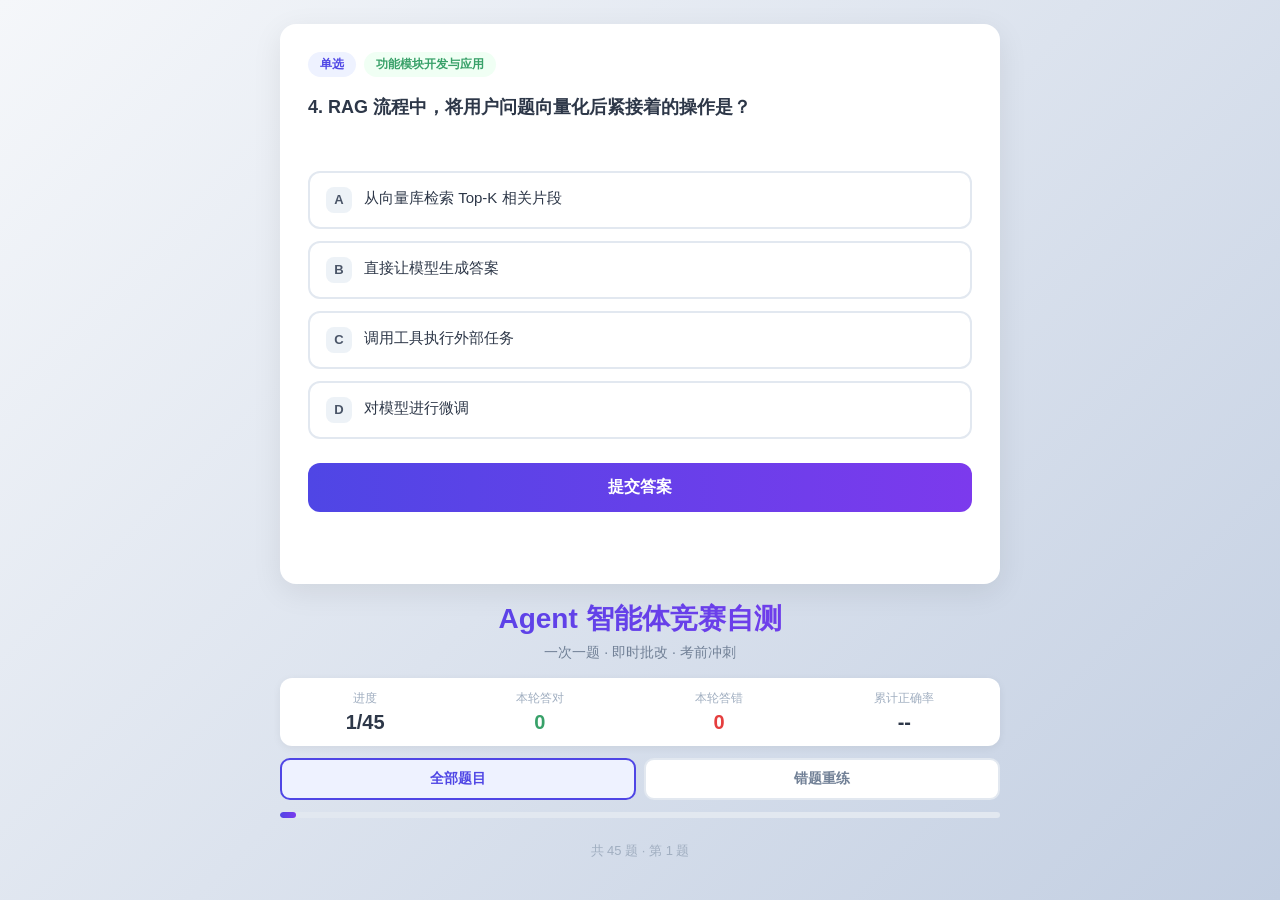
==== index.html @ 9aa693ae "feat: add quiz web app with persisted stats and update readme Co-authored-by: monkeycode-ai <monkeyc" ====
<!DOCTYPE html>
<html lang="zh-CN">
<head>
  <meta charset="UTF-8">
  <meta name="viewport" content="width=device-width, initial-scale=1.0">
  <title>Agent 智能体竞赛自测</title>
  <link rel="stylesheet" href="style.css">
</head>
<body>
  <div class="container">
    <main class="card" id="questionCard">
      <div class="question-meta">
        <span class="badge" id="typeBadge">单选</span>
        <span class="badge category" id="categoryBadge">系统设计</span>
        <span class="badge" id="answerStatus" style="display:none"></span>
      </div>
      <h2 class="question-text" id="questionText"></h2>
      <div class="options" id="optionsList"></div>

      <div class="feedback" id="feedback" style="display:none"></div>

      <div class="actions">
        <button class="btn btn-primary" id="submitBtn">提交答案</button>
        <button class="btn btn-next" id="nextBtn" style="display:none">下一题</button>
      </div>
    </main>

    <header class="header">
      <h1>Agent 智能体竞赛自测</h1>
      <p class="subtitle">一次一题 · 即时批改 · 考前冲刺</p>
    </header>

    <div class="stats-bar">
      <div class="stat">
        <span class="stat-label">进度</span>
        <span class="stat-value" id="progressText">0/0</span>
      </div>
      <div class="stat">
        <span class="stat-label">本轮答对</span>
        <span class="stat-value correct" id="correctCount">0</span>
      </div>
      <div class="stat">
        <span class="stat-label">本轮答错</span>
        <span class="stat-value wrong" id="wrongCount">0</span>
      </div>
      <div class="stat">
        <span class="stat-label">累计正确率</span>
        <span class="stat-value" id="cumRate">--</span>
      </div>
    </div>

    <div class="mode-bar">
      <button class="mode-btn active" id="modeAll">全部题目</button>
      <button class="mode-btn" id="modeWrong">错题重练<span class="wrong-badge" id="wrongBadge" style="display:none"></span></button>
    </div>

    <div class="progress-track">
      <div class="progress-fill" id="progressFill"></div>
    </div>

    <footer class="footer">
      <p id="footerText"></p>
    </footer>
  </div>

  <script src="questions.js"></script>
  <script src="app.js"></script>
</body>
</html>
---- style.css ----
* {
  margin: 0;
  padding: 0;
  box-sizing: border-box;
}

body {
  font-family: -apple-system, BlinkMacSystemFont, "Segoe UI", "PingFang SC", "Microsoft YaHei", sans-serif;
  background: linear-gradient(135deg, #f5f7fa 0%, #c3cfe2 100%);
  min-height: 100vh;
  display: flex;
  justify-content: center;
  padding: 24px 16px;
  color: #2d3748;
}

.container {
  width: 100%;
  max-width: 720px;
}

.header {
  text-align: center;
  margin-top: 16px;
  margin-bottom: 16px;
}

.header h1 {
  font-size: 28px;
  background: linear-gradient(90deg, #4f46e5, #7c3aed);
  -webkit-background-clip: text;
  background-clip: text;
  -webkit-text-fill-color: transparent;
}

.subtitle {
  color: #718096;
  margin-top: 6px;
  font-size: 14px;
}

.stats-bar {
  display: flex;
  justify-content: space-around;
  background: #fff;
  border-radius: 12px;
  padding: 12px 0;
  margin-bottom: 12px;
  box-shadow: 0 2px 8px rgba(0, 0, 0, 0.06);
}

.stat {
  display: flex;
  flex-direction: column;
  align-items: center;
  gap: 4px;
}

.stat-label {
  font-size: 12px;
  color: #a0aec0;
}

.stat-value {
  font-size: 20px;
  font-weight: 700;
}

.stat-value.correct {
  color: #38a169;
}

.stat-value.wrong {
  color: #e53e3e;
}

.mode-bar {
  display: flex;
  gap: 8px;
  margin-bottom: 12px;
}

.mode-btn {
  flex: 1;
  padding: 10px;
  border: 2px solid #e2e8f0;
  border-radius: 10px;
  background: #fff;
  font-size: 14px;
  font-weight: 600;
  color: #718096;
  cursor: pointer;
  transition: all 0.2s ease;
}

.mode-btn:hover {
  border-color: #a5b4fc;
  color: #4f46e5;
}

.mode-btn.active {
  border-color: #4f46e5;
  background: #eef2ff;
  color: #4f46e5;
}

.wrong-badge {
  display: inline-block;
  margin-left: 6px;
  background: #e53e3e;
  color: #fff;
  font-size: 12px;
  padding: 1px 8px;
  border-radius: 999px;
}

.progress-track {
  height: 6px;
  background: #e2e8f0;
  border-radius: 3px;
  margin-bottom: 24px;
  overflow: hidden;
}

.progress-fill {
  height: 100%;
  width: 0;
  background: linear-gradient(90deg, #4f46e5, #7c3aed);
  border-radius: 3px;
  transition: width 0.4s ease;
}

.card {
  background: #fff;
  border-radius: 16px;
  padding: 28px;
  box-shadow: 0 8px 30px rgba(0, 0, 0, 0.08);
  min-height: 560px;
  display: flex;
  flex-direction: column;
}

.question-meta {
  display: flex;
  gap: 8px;
  margin-bottom: 16px;
  flex-wrap: wrap;
}

.badge {
  display: inline-block;
  padding: 4px 12px;
  border-radius: 999px;
  font-size: 12px;
  font-weight: 600;
  background: #eef2ff;
  color: #4f46e5;
}

.badge.category {
  background: #f0fff4;
  color: #38a169;
}

.badge.ok {
  background: #f0fff4;
  color: #38a169;
}

.badge.no {
  background: #fff5f5;
  color: #e53e3e;
}

.question-text {
  font-size: 18px;
  line-height: 1.6;
  margin-bottom: 20px;
  min-height: 58px;
}

.options {
  display: flex;
  flex-direction: column;
  gap: 12px;
  flex: 1 1 auto;
  justify-content: flex-start;
}

.option {
  display: flex;
  align-items: flex-start;
  gap: 12px;
  padding: 14px 16px;
  border: 2px solid #e2e8f0;
  border-radius: 12px;
  cursor: pointer;
  transition: all 0.2s ease;
  font-size: 15px;
  line-height: 1.5;
}

.option:hover {
  border-color: #a5b4fc;
  background: #f5f6ff;
}

.option.selected {
  border-color: #4f46e5;
  background: #eef2ff;
}

.option.correct-opt {
  border-color: #38a169;
  background: #f0fff4;
}

.option.wrong-opt {
  border-color: #e53e3e;
  background: #fff5f5;
}

.option.disabled {
  cursor: default;
  opacity: 0.75;
}

.option-key {
  flex-shrink: 0;
  width: 26px;
  height: 26px;
  border-radius: 8px;
  background: #edf2f7;
  display: flex;
  align-items: center;
  justify-content: center;
  font-size: 13px;
  font-weight: 700;
  color: #4a5568;
}

.option.selected .option-key {
  background: #4f46e5;
  color: #fff;
}

.option.correct-opt .option-key {
  background: #38a169;
  color: #fff;
}

.option.wrong-opt .option-key {
  background: #e53e3e;
  color: #fff;
}

.answer-panel {
  display: flex;
  flex-direction: column;
  gap: 14px;
}

.answer-verdict {
  font-size: 16px;
  font-weight: 700;
  text-align: center;
  padding: 10px;
  border-radius: 10px;
}

.answer-verdict.ok {
  background: #f0fff4;
  color: #276749;
  border: 1px solid #c6f6d5;
}

.answer-verdict.no {
  background: #fff5f5;
  color: #742a2a;
  border: 1px solid #fed7d7;
}

.answer-block {
  display: flex;
  flex-direction: column;
  gap: 6px;
}

.answer-label {
  align-self: flex-start;
  font-size: 12px;
  font-weight: 700;
  padding: 2px 10px;
  border-radius: 999px;
}

.answer-label.ok-label {
  background: #f0fff4;
  color: #276749;
}

.answer-label.no-label {
  background: #fff5f5;
  color: #742a2a;
}

.answer-label.info-label {
  background: #eef2ff;
  color: #3730a3;
}

.answer-content {
  font-size: 15px;
  line-height: 1.7;
  background: #fafafa;
  border: 1px solid #e2e8f0;
  border-radius: 10px;
  padding: 12px 14px;
  color: #2d3748;
}

.feedback {
  margin-top: 20px;
  padding: 16px;
  border-radius: 12px;
  font-size: 14px;
  line-height: 1.7;
}

.feedback.ok {
  background: #f0fff4;
  border: 1px solid #c6f6d5;
  color: #22543d;
}

.feedback.no {
  background: #fff5f5;
  border: 1px solid #fed7d7;
  color: #742a2a;
}
.feedback strong {
  font-size: 15px;
}

.actions {
  margin-top: 24px;
  display: flex;
  gap: 12px;
}

.btn {
  flex: 1;
  padding: 14px;
  border: none;
  border-radius: 12px;
  font-size: 16px;
  font-weight: 600;
  cursor: pointer;
  transition: all 0.2s ease;
}

.btn:disabled {
  opacity: 0.5;
  cursor: not-allowed;
}

.btn-primary {
  background: linear-gradient(90deg, #4f46e5, #7c3aed);
  color: #fff;
}

.btn-primary:hover:not(:disabled) {
  transform: translateY(-1px);
  box-shadow: 0 4px 14px rgba(79, 70, 229, 0.4);
}

.btn-next {
  background: #eef2ff;
  color: #4f46e5;
}

.btn-next:hover {
  background: #e0e7ff;
}

.footer {
  text-align: center;
  margin-top: 20px;
  color: #a0aec0;
  font-size: 13px;
}

@media (max-width: 480px) {
  .header h1 {
    font-size: 22px;
  }

  .card {
    padding: 20px;
  }

  .question-text {
    font-size: 16px;
  }
}
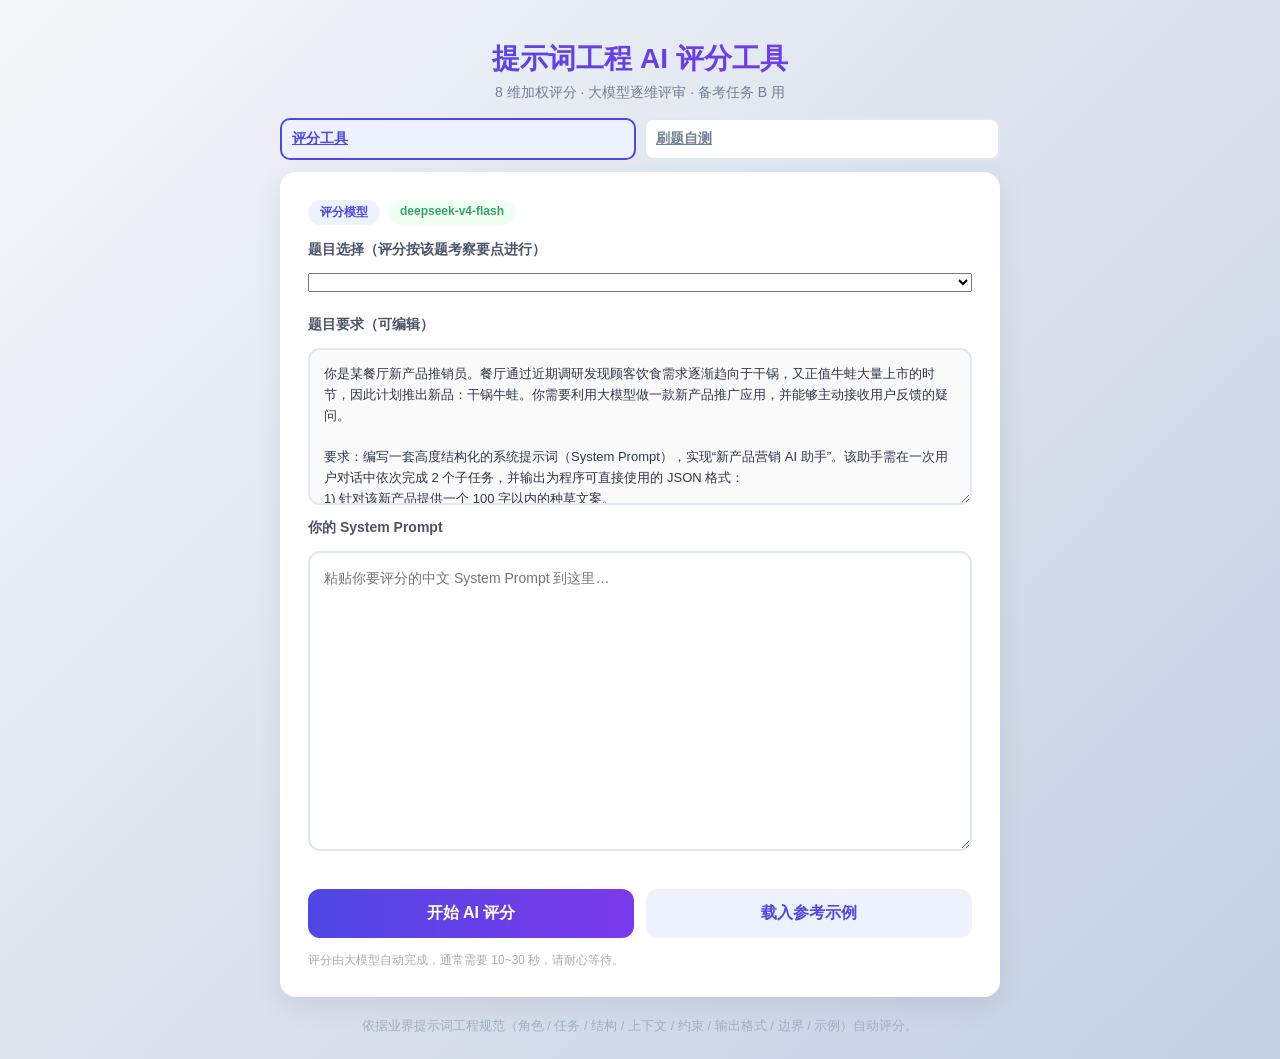
==== commit cbaa5995: "feat(taskB): 提示词工程AI评分工具新增深度题库与按题评分 - 新增 prompt_questions.py：9 道深度提示词工程题（电商退货/RAG防幻觉/回答一致性/情绪分类/工单路由" ====
--- a/index.html
+++ b/index.html
@@ -3,67 +3,105 @@
 <head>
   <meta charset="UTF-8">
   <meta name="viewport" content="width=device-width, initial-scale=1.0">
-  <title>Agent 智能体竞赛自测</title>
+  <title>提示词工程 AI 评分工具</title>
   <link rel="stylesheet" href="style.css">
 </head>
 <body>
   <div class="container">
-    <main class="card" id="questionCard">
+
+    <header class="header">
+      <h1>提示词工程 AI 评分工具</h1>
+      <p class="subtitle">8 维加权评分 · 大模型逐维评审 · 备考任务 B 用</p>
+    </header>
+
+    <div class="mode-bar">
+      <a class="mode-btn active" href="/">评分工具</a>
+      <a class="mode-btn" href="/quiz.html">刷题自测</a>
+    </div>
+
+    <main class="card score-card">
       <div class="question-meta">
-        <span class="badge" id="typeBadge">单选</span>
-        <span class="badge category" id="categoryBadge">系统设计</span>
-        <span class="badge" id="answerStatus" style="display:none"></span>
+        <span class="badge">评分模型</span>
+        <span class="badge category">deepseek-v4-flash</span>
       </div>
-      <h2 class="question-text" id="questionText"></h2>
-      <div class="options" id="optionsList"></div>
 
-      <div class="feedback" id="feedback" style="display:none"></div>
+      <div class="score-form">
+        <label class="field-label" for="questionSelect">题目选择（评分按该题考察要点进行）</label>
+        <select id="questionSelect" class="question-select"></select>
 
-      <div class="actions">
-        <button class="btn btn-primary" id="submitBtn">提交答案</button>
-        <button class="btn btn-next" id="nextBtn" style="display:none">下一题</button>
+        <div class="question-info" id="questionInfo" style="display:none">
+          <div class="question-info-head">
+            <span class="badge" id="qDifficulty"></span>
+            <span class="badge category" id="qTags"></span>
+          </div>
+          <div class="sub-label">本题考察要点（评分核查标准）</div>
+          <ul class="focus-points" id="qFocusList"></ul>
+        </div>
+
+        <label class="field-label" for="taskInput">题目要求（可编辑）</label>
+        <textarea id="taskInput" class="prompt-input task-input" rows="6"
+          placeholder="在这里填写题目要求"></textarea>
+
+        <label class="field-label" for="promptInput">你的 System Prompt</label>
+        <textarea id="promptInput" class="prompt-input" rows="12"
+          placeholder="粘贴你要评分的中文 System Prompt 到这里…"></textarea>
+
+        <div class="actions">
+          <button class="btn btn-primary" id="scoreBtn">开始 AI 评分</button>
+          <button class="btn btn-next" id="loadSampleBtn">载入参考示例</button>
+        </div>
+        <p class="hint" id="hint">评分由大模型自动完成，通常需要 10~30 秒，请耐心等待。</p>
       </div>
     </main>
 
-    <header class="header">
-      <h1>Agent 智能体竞赛自测</h1>
-      <p class="subtitle">一次一题 · 即时批改 · 考前冲刺</p>
-    </header>
-
-    <div class="stats-bar">
+    <div class="stats-bar score-stats" id="scoreStats" style="display:none">
       <div class="stat">
-        <span class="stat-label">进度</span>
-        <span class="stat-value" id="progressText">0/0</span>
+        <span class="stat-label">总分</span>
+        <span class="stat-value" id="totalScore">--</span>
       </div>
       <div class="stat">
-        <span class="stat-label">本轮答对</span>
-        <span class="stat-value correct" id="correctCount">0</span>
+        <span class="stat-label">等级</span>
+        <span class="stat-value" id="levelValue">--</span>
       </div>
       <div class="stat">
-        <span class="stat-label">本轮答错</span>
-        <span class="stat-value wrong" id="wrongCount">0</span>
-      </div>
-      <div class="stat">
-        <span class="stat-label">累计正确率</span>
-        <span class="stat-value" id="cumRate">--</span>
+        <span class="stat-label">提示词字数</span>
+        <span class="stat-value" id="promptLen">--</span>
       </div>
     </div>
 
-    <div class="mode-bar">
-      <button class="mode-btn active" id="modeAll">全部题目</button>
-      <button class="mode-btn" id="modeWrong">错题重练<span class="wrong-badge" id="wrongBadge" style="display:none"></span></button>
+    <div class="score-result" id="scoreResult" style="display:none">
+      <h3 class="result-title">评分结果</h3>
+      <p class="result-summary" id="summaryText"></p>
+
+      <div class="dim-list" id="dimList"></div>
+
+      <div class="answer-block">
+        <span class="answer-label ok-label">优点</span>
+        <ul class="result-list" id="strengthsList"></ul>
+      </div>
+      <div class="answer-block">
+        <span class="answer-label no-label">改进建议</span>
+        <ul class="result-list" id="improvementsList"></ul>
+      </div>
+
+      <div class="answer-block" id="focusCheckBlock" style="display:none">
+        <span class="answer-label info-label">本题考察点核查</span>
+        <div class="focus-checks" id="focusChecks"></div>
+      </div>
+
+      <div class="analysis-panel" id="analysisPanel" style="display:none">
+        <h4 class="analysis-title">题目解析</h4>
+        <div class="analysis-body" id="analysisBody"></div>
+      </div>
     </div>
 
-    <div class="progress-track">
-      <div class="progress-fill" id="progressFill"></div>
-    </div>
+    <div class="error-box" id="errorBox" style="display:none"></div>
 
     <footer class="footer">
-      <p id="footerText"></p>
+      <p id="footerText">依据业界提示词工程规范（角色 / 任务 / 结构 / 上下文 / 约束 / 输出格式 / 边界 / 示例）自动评分。</p>
     </footer>
   </div>
 
-  <script src="questions.js"></script>
-  <script src="app.js"></script>
+  <script src="scorer.js"></script>
 </body>
 </html>
--- a/style.css
+++ b/style.css
@@ -390,6 +390,266 @@
   font-size: 13px;
 }
 
+/* ================= 提示词评分工具样式 ================= */
+
+.score-card {
+  min-height: 0;
+}
+
+.score-form {
+  display: flex;
+  flex-direction: column;
+  gap: 14px;
+}
+
+.field-label {
+  font-size: 14px;
+  font-weight: 700;
+  color: #4a5568;
+}
+
+.prompt-input {
+  width: 100%;
+  border: 2px solid #e2e8f0;
+  border-radius: 12px;
+  padding: 14px;
+  font-size: 14px;
+  line-height: 1.6;
+  font-family: -apple-system, BlinkMacSystemFont, "Segoe UI", "PingFang SC", "Microsoft YaHei", sans-serif;
+  resize: vertical;
+  color: #2d3748;
+  transition: border-color 0.2s ease;
+}
+
+.prompt-input:focus {
+  outline: none;
+  border-color: #4f46e5;
+}
+
+.task-input {
+  background: #fafafa;
+  font-size: 13px;
+}
+
+.hint {
+  font-size: 12px;
+  color: #a0aec0;
+}
+
+.score-stats {
+  display: flex;
+  justify-content: space-around;
+}
+
+.score-result {
+  background: #fff;
+  border-radius: 16px;
+  padding: 24px;
+  box-shadow: 0 8px 30px rgba(0, 0, 0, 0.08);
+  margin-top: 12px;
+}
+
+.result-title {
+  font-size: 18px;
+  color: #2d3748;
+  margin-bottom: 8px;
+}
+
+.result-summary {
+  font-size: 14px;
+  line-height: 1.7;
+  color: #4a5568;
+  background: #f5f6ff;
+  border: 1px solid #e0e7ff;
+  border-radius: 10px;
+  padding: 12px 14px;
+  margin-bottom: 16px;
+}
+
+.dim-list {
+  display: flex;
+  flex-direction: column;
+  gap: 14px;
+  margin-bottom: 20px;
+}
+
+.dim-row {
+  display: flex;
+  flex-direction: column;
+  gap: 6px;
+}
+
+.dim-head {
+  display: flex;
+  justify-content: space-between;
+  align-items: center;
+}
+
+.dim-name {
+  font-size: 14px;
+  font-weight: 600;
+  color: #4a5568;
+}
+
+.dim-score {
+  font-size: 16px;
+  font-weight: 800;
+}
+
+.dim-bar {
+  height: 8px;
+  background: #edf2f7;
+  border-radius: 4px;
+  overflow: hidden;
+}
+
+.dim-fill {
+  height: 100%;
+  border-radius: 4px;
+  transition: width 0.5s ease;
+}
+
+.dim-comment {
+  font-size: 12px;
+  color: #718096;
+  line-height: 1.6;
+}
+
+.result-list {
+  margin: 6px 0 0 20px;
+  display: flex;
+  flex-direction: column;
+  gap: 6px;
+}
+
+.result-list li {
+  font-size: 14px;
+  line-height: 1.7;
+  color: #2d3748;
+}
+
+.error-box {
+  margin-top: 12px;
+  padding: 16px;
+  background: #fff5f5;
+  border: 1px solid #fed7d7;
+  color: #742a2a;
+  border-radius: 12px;
+  font-size: 14px;
+  line-height: 1.7;
+  white-space: pre-wrap;
+}
+
+.stat-value.level-a { color: #38a169; }
+.stat-value.level-b { color: #4f46e5; }
+.stat-value.level-c { color: #d69e2e; }
+.stat-value.level-d { color: #e53e3e; }
+
+/* 题目选择与解析 */
+.question-select {
+  width: 100%;
+  margin-bottom: 10px;
+}
+
+.question-info {
+  margin-bottom: 14px;
+  border: 1px solid #e2e8f0;
+  border-left: 3px solid #4f46e5;
+}
+
+.question-info-background {
+  background: #f7f8fc;
+}
+
+.question-info {
+  background: #f7f8fc;
+  padding: 12px 14px;
+  border-radius: 8px;
+}
+
+.question-info-head {
+  display: flex;
+  gap: 8px;
+  align-items: center;
+  margin-bottom: 8px;
+  flex-wrap: wrap;
+}
+
+.sub-label {
+  font-size: 12px;
+  color: #64748b;
+  margin-bottom: 6px;
+  font-weight: 600;
+}
+
+.focus-points {
+  margin: 0;
+  padding-left: 20px;
+  font-size: 13px;
+  color: #334155;
+  line-height: 1.7;
+}
+
+.focus-checks {
+  display: flex;
+  flex-direction: column;
+  gap: 6px;
+}
+
+.focus-check-row {
+  display: flex;
+  gap: 8px;
+  align-items: flex-start;
+  font-size: 13px;
+  line-height: 1.5;
+}
+
+.fc-ok, .fc-miss {
+  flex-shrink: 0;
+  padding: 1px 8px;
+  border-radius: 10px;
+  font-size: 11px;
+  font-weight: 600;
+  color: #fff;
+}
+
+.fc-ok {
+  background: #38a169;
+}
+
+.fc-miss {
+  background: #e53e3e;
+}
+
+.fc-text {
+  color: #334155;
+}
+
+.answer-label.info-label {
+  background: #4f46e5;
+}
+
+.analysis-panel {
+  margin-top: 16px;
+  padding: 14px;
+  border-radius: 8px;
+  background: #eef2ff;
+  border: 1px solid #c7d2fe;
+}
+
+.analysis-title {
+  margin: 0 0 8px;
+  font-size: 14px;
+  color: #4338ca;
+}
+
+.analysis-body {
+  font-size: 13px;
+  line-height: 1.8;
+  color: #3730a3;
+  white-space: pre-wrap;
+}
+
 @media (max-width: 480px) {
   .header h1 {
     font-size: 22px;
